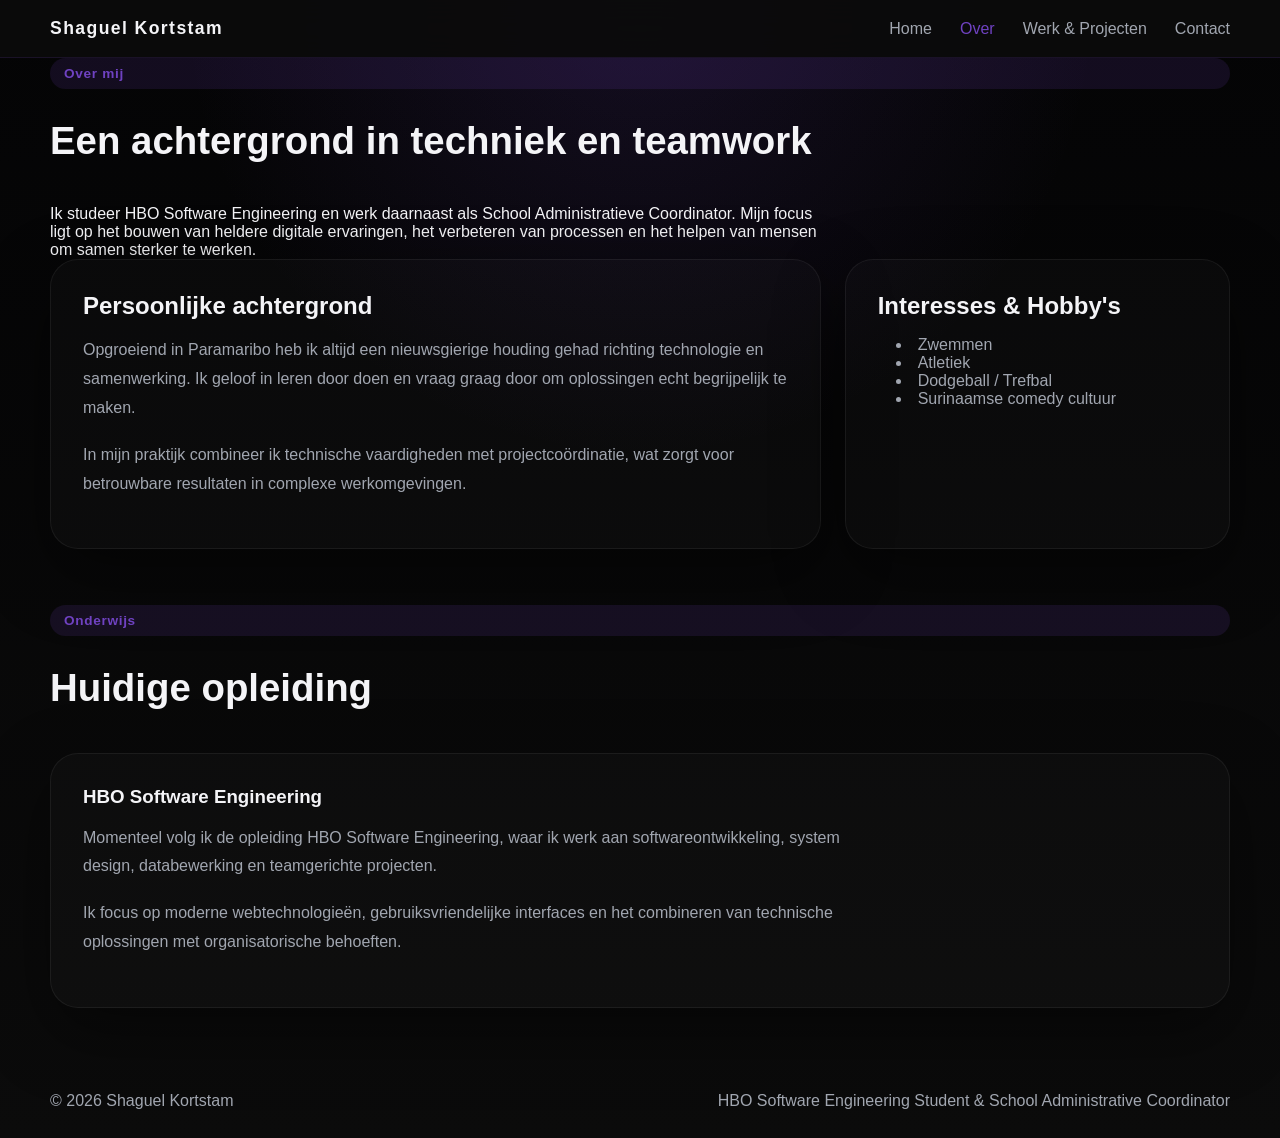
==== about.html @ ddc1c47e "add files" ====
<!DOCTYPE html>
<html lang="nl">
<head>
    <meta charset="UTF-8">
    <meta name="viewport" content="width=device-width, initial-scale=1.0">
    <title>Shaguel Kortstam | Over</title>
    <link rel="stylesheet" href="css/main.css">
</head>
<body>
    <header class="main-header">
        <div class="container nav-wrapper">
            <a href="index.html" class="brand">Shaguel Kortstam</a>
            <button class="menu-toggle" aria-expanded="false" aria-label="Open menu">
                <span></span>
                <span></span>
                <span></span>
            </button>
            <nav class="nav-links-wrapper">
                <ul class="nav-links">
                    <li><a href="index.html">Home</a></li>
                    <li><a href="about.html" class="active">Over</a></li>
                    <li><a href="work.html">Werk & Projecten</a></li>
                    <li><a href="contact.html">Contact</a></li>
                </ul>
            </nav>
        </div>
    </header>

    <main>
        <section class="container about-hero">
            <div class="section-header">
                <span class="eyebrow">Over mij</span>
                <h1>Een achtergrond in techniek en teamwork</h1>
            </div>
            <p>Ik studeer HBO Software Engineering en werk daarnaast als School Administratieve Coordinator. Mijn focus ligt op het bouwen van heldere digitale ervaringen, het verbeteren van processen en het helpen van mensen om samen sterker te werken.</p>
        </section>

        <section class="container content-section">
            <div class="content-grid">
                <article class="content-card">
                    <h2>Persoonlijke achtergrond</h2>
                    <p>Opgroeiend in Paramaribo heb ik altijd een nieuwsgierige houding gehad richting technologie en samenwerking. Ik geloof in leren door doen en vraag graag door om oplossingen echt begrijpelijk te maken.</p>
                    <p>In mijn praktijk combineer ik technische vaardigheden met projectcoördinatie, wat zorgt voor betrouwbare resultaten in complexe werkomgevingen.</p>
                </article>

                <aside class="content-card spotlight-card">
                    <h2>Interesses & Hobby's</h2>
                    <ul>
                        <li>Zwemmen</li>
                        <li>Atletiek</li>
                        <li>Dodgeball / Trefbal</li>
                        <li>Surinaamse comedy cultuur</li>
                    </ul>
                </aside>
            </div>
        </section>

        <section class="container education-section">
            <div class="section-header">
                <span class="eyebrow">Onderwijs</span>
                <h2>Huidige opleiding</h2>
            </div>
            <div class="education-card">
                <h3>HBO Software Engineering</h3>
                <p>Momenteel volg ik de opleiding HBO Software Engineering, waar ik werk aan softwareontwikkeling, system design, databewerking en teamgerichte projecten.</p>
                <p>Ik focus op moderne webtechnologieën, gebruiksvriendelijke interfaces en het combineren van technische oplossingen met organisatorische behoeften.</p>
            </div>
        </section>
    </main>

    <footer class="main-footer">
        <div class="container footer-inner">
            <p>&copy; 2026 Shaguel Kortstam</p>
            <p>HBO Software Engineering Student &amp; School Administrative Coordinator</p>
        </div>
    </footer>

    <script src="js/script.js"></script>
</body>
</html>
---- css/main.css ----
/* Theme variables */
:root {
    color-scheme: dark;
    --bg: #0b0b0b;
    --surface: #111111;
    --surface-strong: #16161a;
    --border: #27272d;
    --text: #f4f4f7;
    --muted: #a1a6b0;
    --accent: #6f42c1;
    --accent-strong: #dc3545;
    --shadow: 0 24px 70px rgba(0, 0, 0, 0.45);
    --radius: 24px;
    --max-width: 1180px;
}

/* Reset */
* {
    margin: 0;
    padding: 0;
    box-sizing: border-box;
}

html {
    scroll-behavior: smooth;
}

body {
    min-height: 100vh;
    font-family: Inter, 'Segoe UI', Tahoma, Geneva, Verdana, sans-serif;
    background: radial-gradient(circle at top, rgba(111, 66, 193, 0.15), transparent 35%),
        linear-gradient(180deg, #040405 0%, #0b0b0b 100%);
    color: var(--text);
}

img {
    max-width: 100%;
    display: block;
}

a {
    color: inherit;
    text-decoration: none;
}

button, input, textarea {
    font: inherit;
}

.container {
    width: min(100% - 32px, var(--max-width));
    margin: 0 auto;
}

button {
    border: none;
    background: none;
}

/* Header */
.main-header {
    position: sticky;
    top: 0;
    width: 100%;
    z-index: 100;
    backdrop-filter: blur(18px);
    background: rgba(11, 11, 11, 0.92);
    border-bottom: 1px solid rgba(111, 66, 193, 0.16);
}

.nav-wrapper {
    display: flex;
    align-items: center;
    justify-content: space-between;
    gap: 16px;
    padding: 18px 0;
}

.brand {
    font-size: 1.1rem;
    font-weight: 700;
    letter-spacing: 0.08em;
    color: var(--text);
}

.menu-toggle {
    display: none;
    flex-direction: column;
    justify-content: space-between;
    width: 30px;
    height: 22px;
    cursor: pointer;
}

.menu-toggle span {
    display: block;
    width: 100%;
    height: 3px;
    background: var(--text);
    border-radius: 999px;
}

.nav-links-wrapper {
    display: flex;
}

.nav-links {
    display: flex;
    align-items: center;
    gap: 28px;
    list-style: none;
}

.nav-links a {
    color: var(--muted);
    font-weight: 500;
    transition: color 0.25s ease, transform 0.25s ease;
}

.nav-links a:hover,
.nav-links a.active {
    color: var(--accent);
    transform: translateY(-1px);
}

/* Hero */
.hero-section {
    padding: 64px 0 40px;
}

.hero-grid {
    display: grid;
    grid-template-columns: 1.4fr 1fr;
    gap: 32px;
    align-items: center;
    min-height: 520px;
}

.hero-copy {
    max-width: 680px;
}

.eyebrow {
    display: inline-flex;
    align-items: center;
    gap: 10px;
    padding: 8px 14px;
    border-radius: 999px;
    background: rgba(111, 66, 193, 0.14);
    color: var(--accent);
    font-size: 0.85rem;
    font-weight: 700;
    letter-spacing: 0.05em;
    margin-bottom: 20px;
}

.hero-copy h1,
.section-header h1,
.section-header h2 {
    font-size: clamp(2.6rem, 3.4vw, 4rem);
    line-height: 1.03;
    margin-bottom: 20px;
}

.hero-copy p {
    max-width: 680px;
    font-size: 1.02rem;
    color: var(--muted);
    line-height: 1.8;
    margin-bottom: 26px;
}

.hero-badges {
    display: flex;
    flex-wrap: wrap;
    gap: 12px;
    margin-bottom: 28px;
}

.hero-badges span {
    background: rgba(255, 255, 255, 0.04);
    border: 1px solid rgba(111, 66, 193, 0.18);
    border-radius: 999px;
    color: var(--text);
    padding: 12px 16px;
    font-size: 0.95rem;
}

.button {
    display: inline-flex;
    align-items: center;
    justify-content: center;
    padding: 14px 24px;
    border-radius: 999px;
    font-weight: 700;
    cursor: pointer;
    transition: transform 0.25s ease, box-shadow 0.25s ease;
}

.button:hover {
    transform: translateY(-2px);
}

.accent-button {
    background: linear-gradient(135deg, var(--accent), var(--accent-strong));
    color: #ffffff;
    box-shadow: 0 18px 50px rgba(111, 66, 193, 0.22);
}

.hero-panel {
    display: grid;
    place-items: center;
}

.hero-image {
    width: min(320px, 100%);
    border-radius: 28px;
    border: 2px solid rgba(111, 66, 193, 0.35);
    box-shadow: 0 32px 80px rgba(0, 0, 0, 0.45);
    object-fit: cover;
}

.hero-card {
    background: rgba(255, 255, 255, 0.02);
    border: 1px solid rgba(255, 255, 255, 0.06);
    box-shadow: var(--shadow);
    border-radius: var(--radius);
    padding: 32px;
}

.hero-card h2,
.project-card h2,
.content-card h2,
.education-card h3 {
    color: var(--text);
    margin-bottom: 16px;
}

.hero-card p,
.project-card p,
.content-card p,
.education-card p,
.contact-card p,
.contact-card li {
    color: var(--muted);
    line-height: 1.8;
    margin-bottom: 18px;
}

.hero-card ul,
.spotlight-card ul {
    list-style: disc inside;
    color: var(--muted);
    margin-left: 0;
}

.hero-card h3 {
    color: var(--accent);
    margin-bottom: 12px;
}

.hero-card ul li {
    margin-bottom: 10px;
}

/* Sections */
.section-intro {
    padding: 56px 0 32px;
}

.section-header {
    display: grid;
    gap: 12px;
    margin-bottom: 24px;
}

.section-header h1,
.section-header h2 {
    font-size: clamp(2.2rem, 3vw, 3rem);
    line-height: 1.05;
}

.content-section,
.education-section,
.skills-section,
.projects-grid,
.contact-grid {
    padding-bottom: 56px;
}

.skills-grid,
.projects-grid {
    display: grid;
    gap: 24px;
}

.skills-grid {
    grid-template-columns: repeat(3, minmax(220px, 1fr));
}

.skill-card,
.project-card,
.content-card,
.education-card,
.contact-card {
    background: rgba(255, 255, 255, 0.02);
    border: 1px solid rgba(255, 255, 255, 0.06);
    box-shadow: var(--shadow);
    border-radius: 28px;
    padding: 32px;
}

.skill-card h3 {
    color: var(--accent);
    margin-bottom: 16px;
}

.skill-card p {
    color: var(--muted);
}

.projects-grid {
    grid-template-columns: repeat(3, minmax(260px, 1fr));
}

.project-card {
    position: relative;
}

.project-badge,
.accent-secondary {
    position: absolute;
    top: 24px;
    right: 24px;
    padding: 8px 14px;
    border-radius: 999px;
    font-size: 0.8rem;
    font-weight: 700;
    letter-spacing: 0.04em;
    background: rgba(111, 66, 193, 0.18);
    color: var(--accent);
}

.accent-secondary {
    background: rgba(220, 53, 69, 0.18);
    color: var(--accent-strong);
}

.project-card h2 {
    margin-top: 8px;
    margin-bottom: 18px;
}

.project-meta {
    color: var(--muted);
    font-size: 0.95rem;
    margin-bottom: 24px;
}

.project-link {
    display: inline-flex;
    align-items: center;
    gap: 8px;
    color: var(--accent);
    font-weight: 700;
}

.project-link:hover {
    color: var(--accent-strong);
}

.content-grid {
    display: grid;
    grid-template-columns: 2fr 1fr;
    gap: 24px;
}

.spotlight-card ul {
    padding-left: 18px;
}

.education-card {
    background: rgba(255, 255, 255, 0.02);
    border: 1px solid rgba(255, 255, 255, 0.06);
    border-radius: 28px;
}

.education-card h3 {
    margin-bottom: 16px;
}

.contact-grid {
    display: grid;
    grid-template-columns: 1fr 1.2fr;
    gap: 32px;
}

.contact-card a {
    color: var(--text);
}

.contact-card a:hover {
    color: var(--accent);
}

.contact-form label {
    display: block;
    margin-bottom: 8px;
    color: var(--text);
    font-weight: 600;
}

.contact-form input,
.contact-form textarea {
    width: 100%;
    border-radius: 18px;
    border: 1px solid rgba(255, 255, 255, 0.12);
    background: rgba(255, 255, 255, 0.03);
    color: var(--text);
    padding: 16px 18px;
    margin-bottom: 22px;
    resize: vertical;
}

.contact-form input:focus,
.contact-form textarea:focus {
    outline: 1px solid rgba(111, 66, 193, 0.45);
}

.footer-inner {
    display: flex;
    justify-content: space-between;
    align-items: center;
    gap: 12px;
    padding: 28px 0;
    color: var(--muted);
}

.footer-inner p {
    margin: 0;
}

/* Utilities */
.section-intro p,
.container p {
    max-width: 780px;
}

/* Responsive */
@media (max-width: 980px) {
    .hero-grid,
    .content-grid,
    .projects-grid,
    .contact-grid,
    .skills-grid {
        grid-template-columns: 1fr;
    }

    .hero-section {
        padding-top: 40px;
    }
}

@media (max-width: 780px) {
    .nav-wrapper {
        flex-wrap: wrap;
        align-items: flex-start;
    }

    .menu-toggle {
        display: flex;
    }

    .nav-links-wrapper {
        width: 100%;
        overflow: hidden;
        max-height: 0;
        transition: max-height 0.3s ease;
    }

    .nav-links {
        flex-direction: column;
        gap: 14px;
        padding: 18px 0;
    }

    .nav-links a {
        font-size: 1rem;
    }

    .nav-links-wrapper.open {
        max-height: 260px;
    }
}

@media (max-width: 560px) {
    .hero-copy h1,
    .section-header h1,
    .section-header h2 {
        font-size: clamp(2.2rem, 8vw, 2.8rem);
    }

    .hero-card,
    .project-card,
    .content-card,
    .education-card,
    .contact-card {
        padding: 24px;
        border-radius: 22px;
    }

    .footer-inner {
        flex-direction: column;
        align-items: flex-start;
    }
}
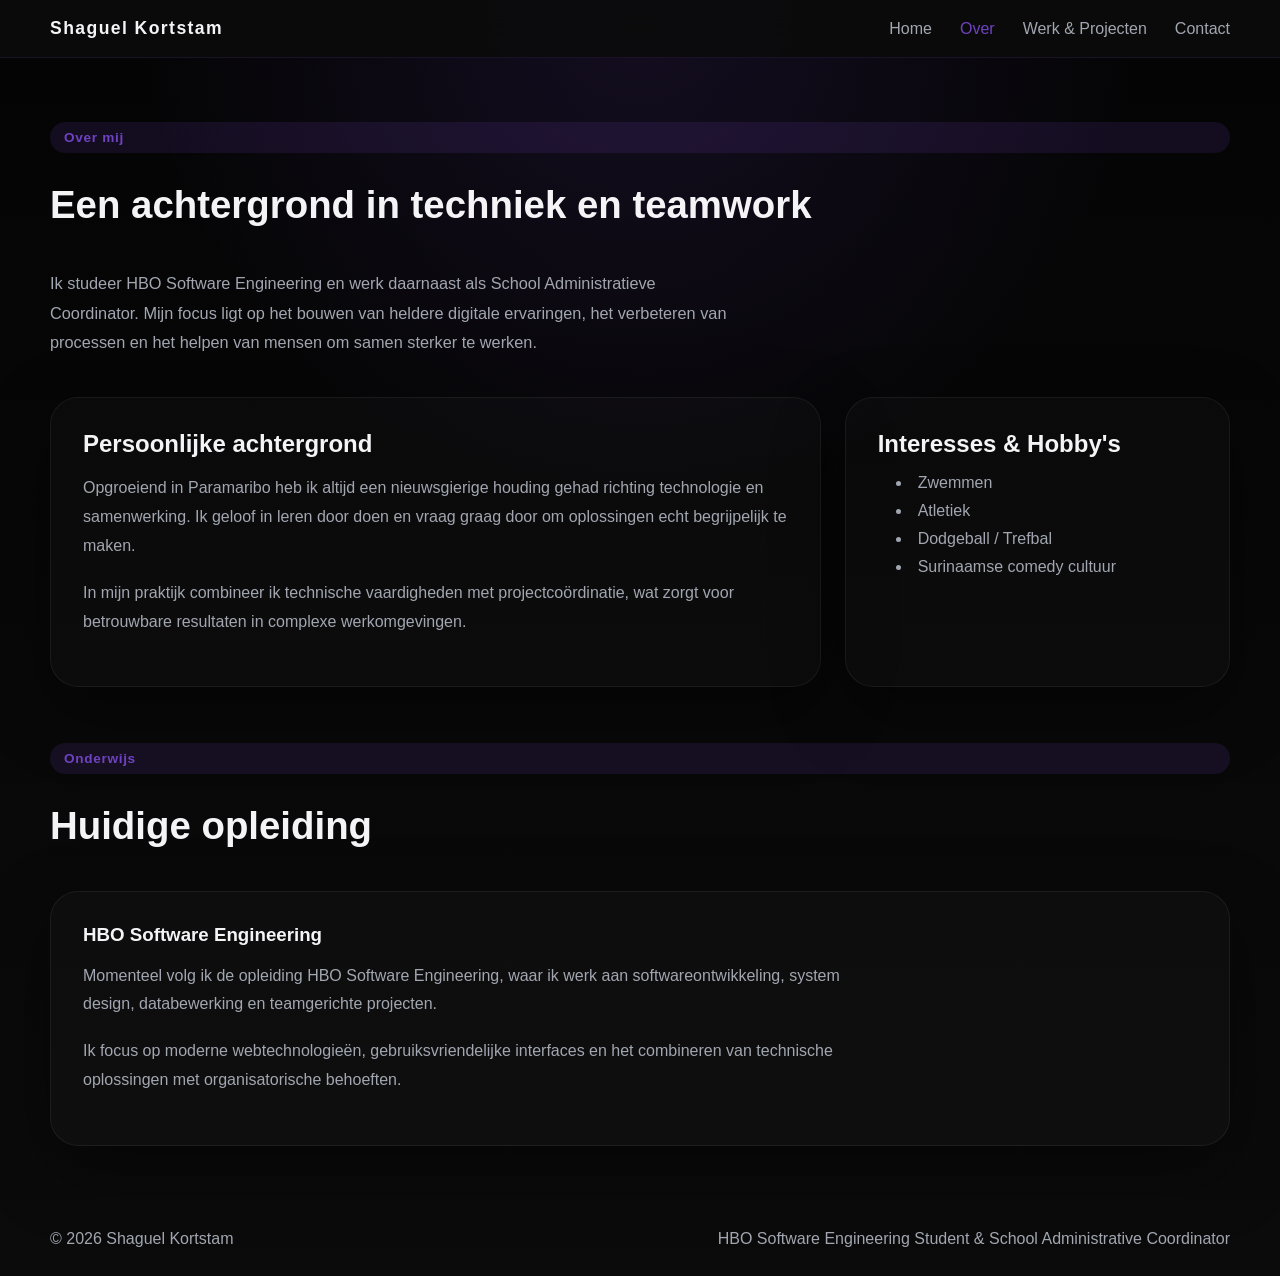
==== commit be92c842: "fixes voor assessment" ====
--- a/about.html
+++ b/about.html
@@ -5,6 +5,7 @@
     <meta name="viewport" content="width=device-width, initial-scale=1.0">
     <title>Shaguel Kortstam | Over</title>
     <link rel="stylesheet" href="css/main.css">
+    <link rel="stylesheet" href="css/about.css">
 </head>
 <body>
     <header class="main-header">
--- a/css/main.css
+++ b/css/main.css
@@ -229,17 +229,13 @@
 }
 
 .hero-card h2,
-.project-card h2,
-.content-card h2,
-.education-card h3 {
+.project-card h2 {
     color: var(--text);
     margin-bottom: 16px;
 }
 
 .hero-card p,
 .project-card p,
-.content-card p,
-.education-card p,
 .contact-card p,
 .contact-card li {
     color: var(--muted);
@@ -247,8 +243,7 @@
     margin-bottom: 18px;
 }
 
-.hero-card ul,
-.spotlight-card ul {
+.hero-card ul {
     list-style: disc inside;
     color: var(--muted);
     margin-left: 0;
@@ -280,8 +275,6 @@
     line-height: 1.05;
 }
 
-.content-section,
-.education-section,
 .skills-section,
 .projects-grid,
 .contact-grid {
@@ -300,8 +293,6 @@
 
 .skill-card,
 .project-card,
-.content-card,
-.education-card,
 .contact-card {
     background: rgba(255, 255, 255, 0.02);
     border: 1px solid rgba(255, 255, 255, 0.06);
@@ -369,25 +360,6 @@
     color: var(--accent-strong);
 }
 
-.content-grid {
-    display: grid;
-    grid-template-columns: 2fr 1fr;
-    gap: 24px;
-}
-
-.spotlight-card ul {
-    padding-left: 18px;
-}
-
-.education-card {
-    background: rgba(255, 255, 255, 0.02);
-    border: 1px solid rgba(255, 255, 255, 0.06);
-    border-radius: 28px;
-}
-
-.education-card h3 {
-    margin-bottom: 16px;
-}
 
 .contact-grid {
     display: grid;
@@ -449,7 +421,6 @@
 /* Responsive */
 @media (max-width: 980px) {
     .hero-grid,
-    .content-grid,
     .projects-grid,
     .contact-grid,
     .skills-grid {
@@ -502,8 +473,6 @@
 
     .hero-card,
     .project-card,
-    .content-card,
-    .education-card,
     .contact-card {
         padding: 24px;
         border-radius: 22px;
--- a/css/about.css
+++ b/css/about.css
@@ -0,0 +1,70 @@
+/* About page styles */
+.about-hero {
+    padding: 64px 0 40px;
+}
+
+.about-hero p {
+    max-width: 680px;
+    font-size: 1.02rem;
+    color: var(--muted);
+    line-height: 1.8;
+    margin-top: 18px;
+}
+
+.content-section,
+.education-section {
+    padding-bottom: 56px;
+}
+
+.content-grid {
+    display: grid;
+    grid-template-columns: 2fr 1fr;
+    gap: 24px;
+}
+
+.content-card,
+.education-card {
+    background: rgba(255, 255, 255, 0.02);
+    border: 1px solid rgba(255, 255, 255, 0.06);
+    box-shadow: var(--shadow);
+    border-radius: 28px;
+    padding: 32px;
+}
+
+.content-card h2,
+.education-card h3 {
+    color: var(--text);
+    margin-bottom: 16px;
+}
+
+.content-card p,
+.education-card p {
+    color: var(--muted);
+    line-height: 1.8;
+    margin-bottom: 18px;
+}
+
+.spotlight-card ul {
+    list-style: disc inside;
+    color: var(--muted);
+    margin-left: 0;
+    padding-left: 18px;
+}
+
+.spotlight-card ul li {
+    margin-bottom: 10px;
+}
+
+@media (max-width: 980px) {
+    .content-grid {
+        grid-template-columns: 1fr;
+    }
+}
+
+@media (max-width: 560px) {
+    .content-card,
+    .education-card {
+        padding: 24px;
+        border-radius: 22px;
+    }
+}
